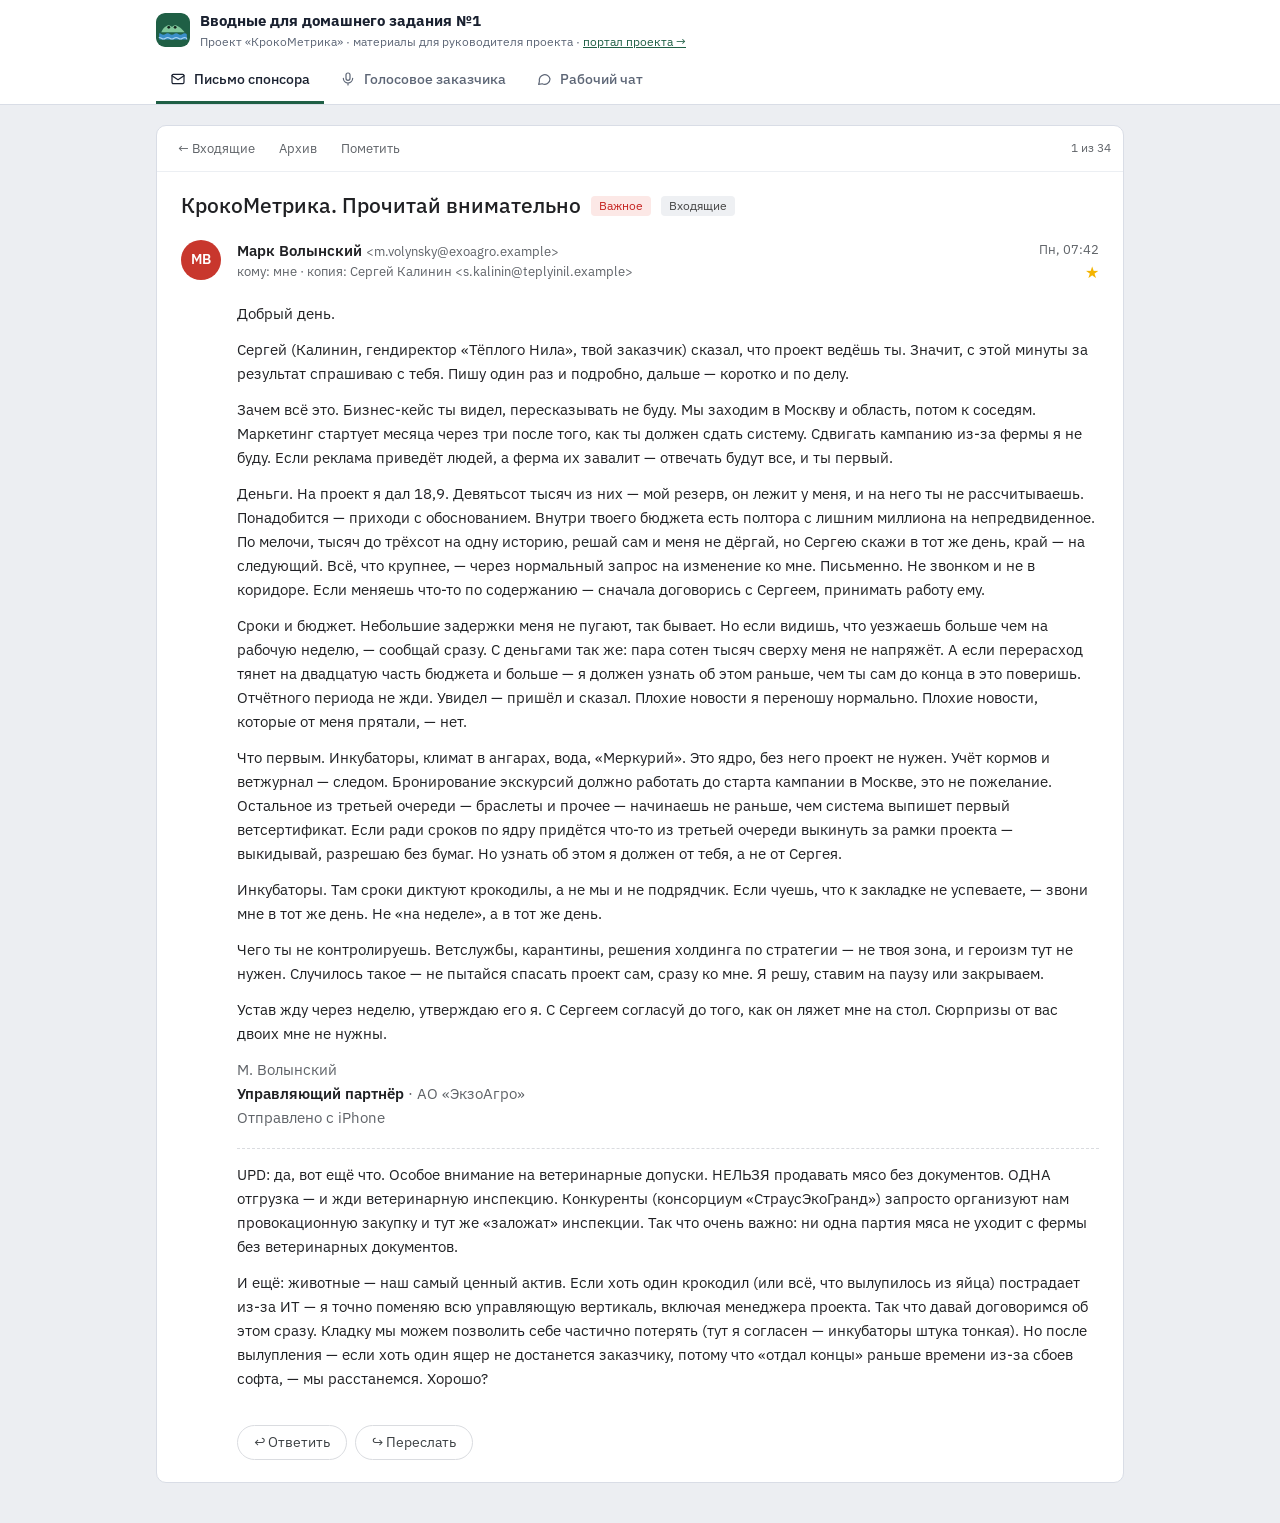
==== hw1/index.html @ aa73b9b6 "Вводные для домашнего задания №1 Co-Authored-By: Claude Opus 5.5 <noreply@anthropic.com> Claude-Sess" ====
<!DOCTYPE html>
<html lang="ru">
<head>
<meta charset="utf-8">
<meta name="viewport" content="width=device-width,initial-scale=1,viewport-fit=cover">
<title>Вводные для домашнего задания №1 · «КрокоМетрика»</title>
<link rel="icon" href="[data-uri]">
<link rel="preconnect" href="https://fonts.googleapis.com">
<link rel="preconnect" href="https://fonts.gstatic.com" crossorigin>
<link rel="stylesheet" href="https://fonts.googleapis.com/css2?family=IBM+Plex+Sans:wght@400;500;600&family=IBM+Plex+Serif:ital,wght@0,400;1,400&display=swap">
<style>
:root{--page:#eceef2;--bar:#fff;--line:#d9dde6;--ink:#1a2130;--ink-2:#5d6676;--ink-3:#8a92a1;--acc:#1f5f45;
  --f:"IBM Plex Sans",-apple-system,"Segoe UI",Roboto,Arial,sans-serif}
*{box-sizing:border-box}
html,body{margin:0}
body{background:var(--page);color:var(--ink);font:15px/1.5 var(--f);
  padding:0 max(0px,env(safe-area-inset-right,0px)) 40px max(0px,env(safe-area-inset-left,0px))}
.top{background:var(--bar);border-bottom:1px solid var(--line);position:sticky;top:0;z-index:5}
.top-in{max-width:1000px;margin:0 auto;padding:10px 16px 0;display:flex;flex-wrap:wrap;align-items:center;gap:8px 14px}
.brand{display:flex;align-items:center;gap:10px;margin-right:auto}
.brand img{width:34px;height:34px;border-radius:9px}
.brand b{display:block;font-size:15px}.brand small{display:block;font-size:12px;color:var(--ink-2)}
.tabs{display:flex;gap:2px;width:100%;overflow-x:auto;scrollbar-width:none}
.tabs a{display:inline-flex;align-items:center;gap:8px;padding:10px 14px 11px;color:var(--ink-2);text-decoration:none;font-weight:500;font-size:14px;border-bottom:3px solid transparent;white-space:nowrap}
.tabs a:hover{color:var(--ink)}
.tabs a[aria-selected="true"]{color:var(--ink);border-bottom-color:var(--acc)}
.tabs svg{width:16px;height:16px;fill:none;stroke:currentColor;stroke-width:1.8;stroke-linecap:round;stroke-linejoin:round}
.view{max-width:1000px;margin:20px auto 0;padding:0 16px}
.view[hidden]{display:none}

/* ===== E-MAIL ===== */
.mail{background:#fff;border:1px solid var(--line);border-radius:10px;overflow:hidden;color:#202124}
.mail-tool{display:flex;align-items:center;gap:6px;padding:8px 12px;border-bottom:1px solid #eceff3;color:#5f6368;font-size:13px}
.mail-tool span.tb{padding:5px 9px;border-radius:6px}
.mail-tool .sp{margin-left:auto;font-size:12px}
.mail-subj{display:flex;align-items:center;gap:10px;flex-wrap:wrap;padding:18px 24px 6px}
.mail-subj h1{margin:0;font-size:21px;font-weight:500}
.lbl{font-size:12px;padding:1px 8px;border-radius:4px;background:#eef0f3;color:#444}
.lbl.imp{background:#fce8e6;color:#c5221f}
.mail-hd{display:grid;grid-template-columns:44px 1fr auto;gap:12px;align-items:start;padding:12px 24px 4px}
.ava{width:40px;height:40px;border-radius:50%;display:grid;place-items:center;color:#fff;font-weight:600;font-size:14px}
.mail-from b{font-weight:600}.mail-from .addr{color:#5f6368;font-size:13px}
.mail-to{color:#5f6368;font-size:13px}
.mail-date{color:#5f6368;font-size:12.5px;white-space:nowrap;text-align:right}
.mail-date .star{display:block;color:#f4b400;font-size:16px;margin-top:2px}
.mail-body{padding:14px 24px 22px 80px;font-size:15px;line-height:1.6;white-space:normal}
.mail-body p{margin:0 0 12px}
.mail-sig{color:#5f6368;margin-top:6px}
.mail-sig b{color:#202124;font-weight:600}
.mail-upd{margin-top:18px;padding-top:14px;border-top:1px dashed #dadce0}
.mail-acts{display:flex;gap:8px;padding:0 24px 22px 80px}
.mail-acts span{border:1px solid #dadce0;border-radius:18px;padding:6px 16px;color:#3c4043;font-size:13.5px}
@media (max-width:640px){.mail-body,.mail-acts{padding-left:20px;padding-right:20px}.mail-hd{grid-template-columns:40px 1fr;padding:12px 20px 4px}.mail-date{grid-column:2;text-align:left}.mail-subj{padding:16px 20px 4px}}

/* ===== VOICE ===== */
.vc{max-width:720px;margin:0 auto}
.vc-chat{background:#cfdde9 url("data:image/svg+xml,%3Csvg xmlns='http://www.w3.org/2000/svg' width='40' height='40'%3E%3Ccircle cx='3' cy='3' r='1.2' fill='%23b7c9d8'/%3E%3C/svg%3E");border-radius:12px;padding:18px 16px;border:1px solid #bfd0de}
.vc-hd{display:flex;align-items:center;gap:10px;background:#fff;border-radius:12px 12px 0 0;padding:10px 14px;border:1px solid #d9e2ea;border-bottom:0}
.vc-hd b{display:block;font-size:15px}.vc-hd small{color:#7a8794;font-size:12.5px}
.vc-wrap{border-radius:0 0 12px 12px}
.vbub{background:#fff;border-radius:14px 14px 14px 4px;padding:10px 12px 8px;max-width:520px;box-shadow:0 1px 1px rgb(0 0 0/.08)}
.vrow{display:flex;align-items:center;gap:10px}
.vplay{width:44px;height:44px;border-radius:50%;border:0;background:#3a8fd8;display:grid;place-items:center;cursor:pointer;flex:none}
.vplay svg{width:18px;height:18px;fill:#fff}
.wave{display:flex;align-items:center;gap:2px;height:30px;flex:1;min-width:0;overflow:hidden}
.wave i{display:block;width:3px;border-radius:2px;background:#b8cde0;flex:none}
.wave i.on{background:#3a8fd8}
.vmeta{display:flex;justify-content:space-between;align-items:center;margin-top:4px;font-size:12px;color:#7a8794}
.vmeta .tr{color:#3a8fd8;font-weight:500}
.vtr{margin-top:10px;padding-top:10px;border-top:1px solid #eef2f5}
.vtr .note{font-size:12px;color:#7a8794;margin-bottom:8px;display:flex;align-items:center;gap:6px}
.vtr p{margin:0 0 10px;font-size:15px;line-height:1.6}
.vtr p .ts{display:inline-block;min-width:40px;color:#3a8fd8;font-size:12px;font-variant-numeric:tabular-nums;font-weight:500;margin-right:4px}
.vtime{text-align:right;font-size:12px;color:#7a8794;margin-top:4px}

/* ===== CHAT ===== */
.tg{max-width:760px;margin:0 auto;border-radius:12px;overflow:hidden;border:1px solid #bfd0de}
.tg-hd{display:flex;align-items:center;gap:10px;background:#fff;padding:10px 14px;border-bottom:1px solid #e4e9ee}
.tg-hd .gava{width:40px;height:40px;border-radius:50%;background:linear-gradient(135deg,#2e9e5b,#1f5f45);display:grid;place-items:center;color:#fff;font-weight:600}
.tg-hd b{display:block}.tg-hd small{color:#7a8794;font-size:12.5px}
.tg-body{background:#cfdde9 url("data:image/svg+xml,%3Csvg xmlns='http://www.w3.org/2000/svg' width='40' height='40'%3E%3Ccircle cx='3' cy='3' r='1.2' fill='%23b7c9d8'/%3E%3C/svg%3E");padding:12px 12px 18px;display:flex;flex-direction:column;gap:3px}
.sys{align-self:center;background:rgb(70 100 130/.35);color:#fff;font-size:12.5px;padding:3px 10px;border-radius:12px;margin:8px 0}
.m{display:flex;align-items:flex-end;gap:8px;max-width:86%}
.m.cont{margin-left:42px}
.m .ma{width:34px;height:34px;border-radius:50%;display:grid;place-items:center;color:#fff;font-size:12px;font-weight:600;flex:none}
.m.cont .ma{display:none}
.b{background:#fff;border-radius:14px 14px 14px 4px;padding:6px 10px 5px;box-shadow:0 1px 1px rgb(0 0 0/.08);font-size:14.5px;line-height:1.45;min-width:80px}
.m.cont .b{border-radius:14px}
.b .nm{font-weight:600;font-size:13px;margin-bottom:1px}
.b .nm small{font-weight:400;color:#8a97a5;margin-left:4px;font-size:12px}
.b .tx{white-space:pre-wrap;word-wrap:break-word}
.b .tm{float:right;margin:6px 0 -2px 10px;font-size:11.5px;color:#8a97a5}
.b .rp{border-left:3px solid #3a8fd8;padding:1px 0 1px 7px;margin:2px 0 4px;font-size:13px;color:#4a5866;background:#f2f7fb;border-radius:0 4px 4px 0}
.b .rp b{display:block;color:#3a8fd8;font-size:12.5px}
.m.out{align-self:flex-end;flex-direction:row-reverse}
.m.out .ma{display:none}
.m.out .b{background:#effdde;border-radius:14px 14px 4px 14px}
.m.out .tm{color:#5fa35f}
.react{display:inline-block;margin-top:3px;font-size:12px;background:#e8f1f8;border-radius:10px;padding:0 7px;color:#3a6d96}
.gap{height:8px}
@media (max-width:640px){.m{max-width:94%}.view{padding:0 8px}}
</style>
</head>
<body>
<header class="top">
  <div class="top-in">
    <div class="brand"><img src="[data-uri]" alt=""><span><b>Вводные для домашнего задания №1</b><small>Проект «КрокоМетрика» · материалы для руководителя проекта · <a href="../" style="color:var(--acc)">портал проекта →</a></small></span></div>
    <nav class="tabs" role="tablist" aria-label="Материалы">
      <a href="#letter" role="tab" data-v="letter"><svg viewBox="0 0 24 24"><rect x="3" y="5" width="18" height="14" rx="2"/><path d="m3 7 9 6 9-6"/></svg>Письмо спонсора</a>
      <a href="#voice" role="tab" data-v="voice"><svg viewBox="0 0 24 24"><rect x="9" y="3" width="6" height="11" rx="3"/><path d="M5 11a7 7 0 0 0 14 0M12 18v3"/></svg>Голосовое заказчика</a>
      <a href="#chat" role="tab" data-v="chat"><svg viewBox="0 0 24 24"><path d="M21 12a8 8 0 0 1-11.6 7.1L4 20l1.1-4.6A8 8 0 1 1 21 12z"/></svg>Рабочий чат</a>
    </nav>
  </div>
</header>

<!-- ============ ПИСЬМО ============ -->
<main class="view" id="v-letter" role="tabpanel" hidden>
  <article class="mail">
    <div class="mail-tool"><span class="tb">← Входящие</span><span class="tb">Архив</span><span class="tb">Пометить</span><span class="sp">1 из 34</span></div>
    <div class="mail-subj"><h1>КрокоМетрика. Прочитай внимательно</h1><span class="lbl imp">Важное</span><span class="lbl">Входящие</span></div>
    <div class="mail-hd">
      <div class="ava" style="background:#c8372d">МВ</div>
      <div>
        <div class="mail-from"><b>Марк Волынский</b> <span class="addr">&lt;m.volynsky@exoagro.example&gt;</span></div>
        <div class="mail-to">кому: мне · копия: Сергей Калинин &lt;s.kalinin@teplyinil.example&gt;</div>
      </div>
      <div class="mail-date">Пн, 07:42<span class="star">★</span></div>
    </div>
    <div class="mail-body">
      <p>Добрый день.</p>
      <p>Сергей (Калинин, гендиректор «Тёплого Нила», твой заказчик) сказал, что проект ведёшь ты. Значит, с этой минуты за результат спрашиваю с тебя. Пишу один раз и подробно, дальше — коротко и по делу.</p>
      <p>Зачем всё это. Бизнес-кейс ты видел, пересказывать не буду. Мы заходим в Москву и область, потом к соседям. Маркетинг стартует месяца через три после того, как ты должен сдать систему. Сдвигать кампанию из-за фермы я не буду. Если реклама приведёт людей, а ферма их завалит — отвечать будут все, и ты первый.</p>
      <p>Деньги. На проект я дал 18,9. Девятьсот тысяч из них — мой резерв, он лежит у меня, и на него ты не рассчитываешь. Понадобится — приходи с обоснованием. Внутри твоего бюджета есть полтора с лишним миллиона на непредвиденное. По мелочи, тысяч до трёхсот на одну историю, решай сам и меня не дёргай, но Сергею скажи в тот же день, край — на следующий. Всё, что крупнее, — через нормальный запрос на изменение ко мне. Письменно. Не звонком и не в коридоре. Если меняешь что-то по содержанию — сначала договорись с Сергеем, принимать работу ему.</p>
      <p>Сроки и бюджет. Небольшие задержки меня не пугают, так бывает. Но если видишь, что уезжаешь больше чем на рабочую неделю, — сообщай сразу. С деньгами так же: пара сотен тысяч сверху меня не напряжёт. А если перерасход тянет на двадцатую часть бюджета и больше — я должен узнать об этом раньше, чем ты сам до конца в это поверишь. Отчётного периода не жди. Увидел — пришёл и сказал. Плохие новости я переношу нормально. Плохие новости, которые от меня прятали, — нет.</p>
      <p>Что первым. Инкубаторы, климат в ангарах, вода, «Меркурий». Это ядро, без него проект не нужен. Учёт кормов и ветжурнал — следом. Бронирование экскурсий должно работать до старта кампании в Москве, это не пожелание. Остальное из третьей очереди — браслеты и прочее — начинаешь не раньше, чем система выпишет первый ветсертификат. Если ради сроков по ядру придётся что-то из третьей очереди выкинуть за рамки проекта — выкидывай, разрешаю без бумаг. Но узнать об этом я должен от тебя, а не от Сергея.</p>
      <p>Инкубаторы. Там сроки диктуют крокодилы, а не мы и не подрядчик. Если чуешь, что к закладке не успеваете, — звони мне в тот же день. Не «на неделе», а в тот же день.</p>
      <p>Чего ты не контролируешь. Ветслужбы, карантины, решения холдинга по стратегии — не твоя зона, и героизм тут не нужен. Случилось такое — не пытайся спасать проект сам, сразу ко мне. Я решу, ставим на паузу или закрываем.</p>
      <p>Устав жду через неделю, утверждаю его я. С Сергеем согласуй до того, как он ляжет мне на стол. Сюрпризы от вас двоих мне не нужны.</p>
      <div class="mail-sig">М. Волынский<br><b>Управляющий партнёр</b> · АО «ЭкзоАгро»<br>Отправлено с iPhone</div>
      <div class="mail-upd">
        <p>UPD: да, вот ещё что. Особое внимание на ветеринарные допуски. НЕЛЬЗЯ продавать мясо без документов. ОДНА отгрузка — и жди ветеринарную инспекцию. Конкуренты (консорциум «СтраусЭкоГранд») запросто организуют нам провокационную закупку и тут же «заложат» инспекции. Так что очень важно: ни одна партия мяса не уходит с фермы без ветеринарных документов.</p>
        <p>И ещё: животные — наш самый ценный актив. Если хоть один крокодил (или всё, что вылупилось из яйца) пострадает из-за ИТ — я точно поменяю всю управляющую вертикаль, включая менеджера проекта. Так что давай договоримся об этом сразу. Кладку мы можем позволить себе частично потерять (тут я согласен — инкубаторы штука тонкая). Но после вылупления — если хоть один ящер не достанется заказчику, потому что «отдал концы» раньше времени из-за сбоев софта, — мы расстанемся. Хорошо?</p>
      </div>
    </div>
    <div class="mail-acts"><span>↩ Ответить</span><span>↪ Переслать</span></div>
  </article>
</main>

<!-- ============ ГОЛОСОВОЕ ============ -->
<main class="view" id="v-voice" role="tabpanel" hidden>
  <div class="vc">
    <div class="vc-hd"><div class="ava" style="background:linear-gradient(135deg,#e0a106,#2e9e5b)">СК</div><div><b>Сергей Калинин</b><small>был(а) недавно</small></div></div>
    <div class="vc-chat vc-wrap">
      <div class="vbub">
        <div class="vrow">
          <button class="vplay" type="button" id="vplay" aria-label="Воспроизвести"><svg viewBox="0 0 24 24" id="vicon"><path d="M8 5v14l11-7z"/></svg></button>
          <div class="wave" id="wave" aria-hidden="true"></div>
        </div>
        <div class="vmeta"><span id="vdur">6:55</span><span class="tr">Расшифровка ▾</span></div>
        <div class="vtr">
          <div class="note">✦ Расшифровано автоматически, возможны неточности</div>
          <div id="vtext"></div>
        </div>
        <div class="vtime">Вс, 18:47</div>
      </div>
    </div>
  </div>
</main>

<!-- ============ ЧАТ ============ -->
<main class="view" id="v-chat" role="tabpanel" hidden>
  <div class="tg">
    <div class="tg-hd"><div class="gava">КМ</div><div><b>КрокоМетрика · старт</b><small>8 участников</small></div></div>
    <div class="tg-body" id="chatlog"></div>
  </div>
</main>

<script>
/* ---------- голосовое ---------- */
const VOICE=[
['0:00','Алло… а, это голосовое, да. Привет! Это Сергей, Сергей Калинин. Слушай, извини, что голосом, я сейчас еду из района, там… ну неважно, потом расскажу.'],
['0:14','Значит, по проекту. Я очень рад, что ты с нами, правда. Марк тебе, наверное, уже написал — Марк Волынский, это наш управляющий партнёр в холдинге, он проект и финансирует. Он… ну, он умеет писать, да. Ты не пугайся, он по делу. Деньги, сроки — это он, это его. А я хотел рассказать, что ферме нужно, как я это вижу.'],
['0:41','Смотри. Я вот иногда представляю: приезжает группа туристов, и на большом экране видно, что в инкубаторе… в реальном времени, понимаешь, температура, всё… и тут вылупляется крокодильчик. Ну это я забегаю, это потом. Это не сейчас.'],
['1:02','Так. Инкубаторы. Это самое… это прям самое главное. Двенадцать шкафов. Там от температуры зависит, кто вылупится, мальчик или девочка, и вообще — здоровый или нет. Десятые доли градуса, представляешь? А у нас контроллеры старые, они полградуса туда-сюда гуляют. И мы каждый сезон… ну, теряем. Выход у нас процентов семьдесят, а хочется хотя бы восемьдесят. Восемьдесят пять — вообще было бы чудесно. И знаешь, чего я больше всего боюсь? Чтобы мы из-за системы кладку потеряли. Ни одной не хочу потерять, правда. Это для меня… ну, ты понимаешь. Закладка где-то в конце февраля, точнее у Пети спроси — у Гончарова, Пётр Гончаров, наш главный зоотехник, он за инкубаторную отвечает, — он по дням знает, я… я всегда путаю.'],
['2:03','Ангары. Их три. Мне важно, чтобы ночью, если котёл встал… У нас был случай, давно, Николай расскажет — Николай Ершов, наш главный инженер, на нём котлы, насосы, всё железо, — я не люблю вспоминать. Дежурный должен узнать сразу, а не утром. И мороз — чтобы система как-то заранее… прогревала, что ли, видела прогноз. И бассейны, восемь штук. Там аммиак, pH, фильтры. Фильтры и насосы очень дорогие, хочется, чтобы она сама подсказывала, когда чистить, а не когда уже, ну…'],
['2:47','Ой, «Меркурий» забыл. Это важно. Без него мясо в рестораны не продашь, сертификаты эти… Это всё через Тимура — Тимур Ахмедов, наш главный ветврач, — у него подпись, он там… он сам расскажет, он лучше знает.'],
['3:06','Что ещё… Учёт кормов. Нам отходы с птицефабрик возят, и кормления надо планировать, сейчас это всё в тетрадке у Пети. Только не надо большую ERP, пожалуйста, бухгалтерия пусть в 1С остаётся. Ольга… Ольга Лаптева, наш главный бухгалтер… она не переживёт ещё одну программу. Ветжурнал Тимуру, на планшете, чтобы истории болезней, прививки… И камеры над вольерами — смотреть, как растут, и если дерутся. Это вот всё… вторая очередь, наверное. Да, вторая.'],
['3:48','И туризм. Простенькое бронирование на сайте, билеты. Алина — Алина Сорокина, она у нас продажами занимается, и рестораны, и экскурсии, — так вот, она по выходным с телефона не слезает, мне её жалко, честно. Только без CRM, без приложений для туристов, это потом как-нибудь.'],
['4:12','Браслеты для ребят, с кнопкой SOS. Марк сказал — это в последнюю очередь, ну… наверное, он прав, ребята по двое ходят. Хотя я бы… ладно. Это ты сам посмотри.'],
['4:29','Чего не делаем — я списочек… сейчас. Котлы, насосы, шкафы не меняем, подключаемся к тому, что есть. Кожу на экспорт, всякие эти CITES — не сейчас. Регистрацию в ветеринарной системе Тимур сам делает, это не проект. И после того как сдадут — сопровождение потом отдельно, с подрядчиком договоримся. Подрядчик — «Агросенсор», они тебе своё предложение пришлют, там Артём Березин, технический руководитель, толковый парень.'],
['5:12','Как я буду принимать… Я бы хотел, чтобы система недели две поработала у нас по-настоящему. И чтобы за эти две недели ни Тимур, ни Петя не вернулись к бумажкам. Вот если не вернулись — значит, работает, значит, подписываю. Инкубаторы отдельно, вместе с Петей. Без Пети не подпишу, он за них отвечает, я его подставлять не буду. И чтобы научили людей — Тимура, Петю, Алину. Им каждый день в этом работать, мне важно, чтобы им было удобно, а не… а не наоборот.'],
['6:04','И… да, у Марка кампания в Москве. Я очень не хочу его подвести. Так что, наверное, затягивать нам нельзя. Ты, если что, приходи ко мне сначала, ладно? Вместе подумаем, как ему сказать.'],
['6:26','Всё. Ну, вроде всё. Если что-то забыл, я тебе ещё запишу. Приеду — чаю попьём, поговорим нормально. Давай, спасибо тебе!']];
const esc=s=>s.replace(/[&<>]/g,c=>({'&':'&amp;','<':'&lt;','>':'&gt;'}[c]));
document.getElementById('vtext').innerHTML=VOICE.map(([t,x])=>`<p><span class="ts">${t}</span>${esc(x)}</p>`).join('');
(()=>{const w=document.getElementById('wave');let h='';let seed=7;const rnd=()=>{seed=(seed*9301+49297)%233280;return seed/233280};
 for(let i=0;i<64;i++){const v=6+Math.round((0.35+0.65*Math.abs(Math.sin(i*0.55)))*rnd()*24);h+=`<i style="height:${v}px"></i>`}w.innerHTML=h;
 const bars=[...w.children],TOT=415;let t=0,tm=null;const dur=document.getElementById('vdur'),icon=document.getElementById('vicon');
 const fmt=s=>Math.floor(s/60)+':'+String(s%60).padStart(2,'0');
 const draw=()=>{const k=Math.round(t/TOT*bars.length);bars.forEach((b,i)=>b.classList.toggle('on',i<k));dur.textContent=t?fmt(t)+' / 6:55':'6:55'};
 document.getElementById('vplay').onclick=()=>{if(tm){clearInterval(tm);tm=null;icon.innerHTML='<path d="M8 5v14l11-7z"/>';return}
   icon.innerHTML='<path d="M7 5h4v14H7zM13 5h4v14h-4z"/>';tm=setInterval(()=>{t=Math.min(TOT,t+5);draw();if(t>=TOT){clearInterval(tm);tm=null;t=0;icon.innerHTML='<path d="M8 5v14l11-7z"/>';setTimeout(draw,600)}},100)};})();

/* ---------- чат ---------- */
const P={
 pm:{n:'Руководитель проекта',c:'#1f5f45',i:'РП'},
 al:{n:'Алина Сорокина',r:'продажи и туризм',c:'#d0462f',i:'АС'},
 ar:{n:'Артём Березин',r:'Агросенсор',c:'#d18f00',i:'АБ'},
 pe:{n:'Пётр Гончаров',r:'главный зоотехник',c:'#2f6fc4',i:'ПГ'},
 ni:{n:'Николай Ершов',r:'главный инженер',c:'#5b6b84',i:'НЕ'},
 ti:{n:'Тимур Ахмедов',r:'главный ветврач',c:'#2e9e5b',i:'ТА'},
 ol:{n:'Ольга Лаптева',r:'главный бухгалтер',c:'#6a4fc4',i:'ОЛ'}};
const CHAT=[
 ['sys','Пятница'],
 ['sys','Руководитель проекта создал(а) группу «КрокоМетрика · старт»'],
 ['pm','10:04','Коллеги, добрый день! Меня назначили руководителем проекта «КрокоМетрика». Собираю вводные для устава. Напишите, пожалуйста, что для вас критично: сроки, ограничения, чего нельзя ломать. Можно коротко, можно голосом.'],
 ['al','10:05','Ура, наконец-то!! 🎉'],
 ['al','10:05','мне главное БРОНИРОВАНИЕ до кампании в Москве'],
 ['al','10:06','Марк уже сказал что туристов будет в разы больше, я и сейчас по выходным с телефона не слезаю 😩😩'],
 ['al','10:06','и рестораны! это вообще отдельная история, потом напишу'],
 ['ar','10:11','Коллеги, всем привет!! 👋 Артём, «Агросенсор», мы ваш подрядчик. Очень рады старту, проект огонь 🔥 КП вам уже прислали, если что — я на связи 24/7, всё сделаем! 💪',null,'👍 2'],
 ['pe','10:34','Добрый день. Пишу один раз, поэтому прошу прочитать внимательно.\n\n1. Закладка. По прошлым сезонам самки откладывают в конце февраля, плюс-минус три дня. В пересчёте на ваш график это Д60. Сдвинуть её нельзя. Это биология, а не совещание.\n2. Инкубаторы должны быть приняты минимум за две недели до закладки. На реальном режиме, а не на пустых шкафах.\n3. После закладки в инкубаторную не заходит никто, кроме меня. Хотите что-то докрутить — до закладки.\n4. В вольеры — только со мной или с моим замом. Вторник и пятница — кормление, в эти дни никакого монтажа.\n5. Ручное управление не трогать. Пусть висит.'],
 ['ar','10:41','Пётр, спасибо, очень чётко 👍 По п.2 — две недели до Д60 это Д50, тут будет сложно 😅 Мы реально сдаём к Д55, это прям с запасом прикинули. И то если протокол шкафов будет у нас до Д20. Испытания 72 часа на пустых шкафах — это стандарт, так все делают.',['Пётр Гончаров','2. Инкубаторы должны быть приняты минимум за две недели до закладки…']],
 ['pe','10:43','«Так все делают» — не аргумент. На пустых шкафах вы проверите шкафы, а не режим.'],
 ['ar','10:44','Понял-понял, давайте созвонимся и обсудим, найдём решение 🙏'],
 ['al','10:45','а Д55 это когда в нормальных датах?? 🙈'],
 ['ni','13:20','Про протокол шкафов. Писал производителю в октябре. Ответа нет. Котлы по Modbus — без вопросов, там всё открыто.'],
 ['pe','13:22','Значит, будем принимать впритык. Прекрасно.'],
 ['ti','14:10','Всем добрый день 🙂 По «Меркурию»: заявку на регистрацию площадки подал, обещают до конца января. Это до закладки, должны успеть.'],
 ['ti','14:11','Сразу одна важная вещь, чтобы потом не было недопонимания. Электронные сертификаты подписываю я, как уполномоченное лицо. Никаких «система сама подписала». Каждая операция должна быть видна в журнале — спросят с меня.',null,'👍 3'],
 ['ar','14:13','Тимур, конечно!! Всё будет логироваться, сделаем красиво 👌'],
 ['ti','14:20','И про планшет. В ангаре +32, влажность под 80, мы в перчатках. Если там будут мелкие кнопки — пользоваться не смогу, честно предупреждаю 🙂 По времени: 4 часа в неделю — мой максимум. В сезон закладки меньше, не обижайтесь.'],
 ['al','14:22','Тимур 😂👍'],
 ['al','14:25','так, рестораны. три письма о намерениях, в сумме 3,5 т в год. ещё двое думают, но там почти точно!!'],
 ['al','14:25','шеф из одного спрашивает можно ли хвосты отдельно продавать 🐊'],
 ['al','14:26','это не к проекту наверное, но просто чтоб вы знали'],
 ['ol','15:48','Уважаемые коллеги.\n\n1. Смета подрядчика — 16,4 млн руб. Холдинг выделил 18,9 млн руб. Прошу пояснить разницу. Если это резервы, прошу указать, какие, кто ими распоряжается и на каком основании.\n2. Управленческий резерв, насколько я поняла из письма М. Волынского, ферме не передаётся. Прошу подтвердить.\n3. Акты по этапам прошу заводить в 1С в день подписания, а не в конце квартала.'],
 ['ar','15:52','Ольга, по актам — конечно! Пришлём всё в лучшем виде 🙏'],
 ['ol','15:53','Артём, вопрос 1 был адресован руководителю проекта.',['Артём Березин','Ольга, по актам — конечно! Пришлём всё в лучшем виде 🙏']],
 ['ni','17:35','Про связь. Оптика у нас одна, линия идёт вдоль дороги. Два года назад её порвал грейдер, сутки сидели без интернета. 4G на ферме ловит плохо, нужна внешняя антенна.'],
 ['ni','17:37','И для истории, раз уж собираете. За восемь лет была одна серьёзная авария. Ночью встал котёл во втором ангаре, к утру потеряли 14 голов. С тех пор обход каждые три часа. Пишу как есть.'],
 ['pe','17:40','Кстати, кто опять оставил дверь во второй ангар открытой? Не буду показывать пальцем. Но это был не я.'],
 ['al','17:41','это туристы!!! я им говорила 😤'],
 ['al','17:41','и дорогу опять замело, в субботу еле довезли группу. может это тоже в проект? 🙈'],
 ['pe','18:02','По браслетам. Слышал, что они «по остаточному принципу». Мы ходим по двое, но в прошлом месяце Денис поскользнулся у бортика во втором вольере. Хорошо, что напарник был рядом. Я бы не стал это откладывать. Решайте сами, но я предупредил.'],
 ['ti','18:15','И ещё, на всякий случай. В соседнем районе в ноябре был карантин по птице. Если у нас введут что-то подобное, на ферму никого не пустят — ни подрядчиков, ни покупателей. Тогда проект просто встанет. Надеюсь, не понадобится 🤞'],
 ['ar','18:17','Тьфу-тьфу-тьфу 🙏🙏'],
 ['pm','18:30','Спасибо, коллеги, всё забрал. Про приёмку инкубаторов уточню у Сергея.'],
 ['pe','18:31','Уточни. Только без меня не подписывайте.',['Руководитель проекта','Спасибо, коллеги, всё забрал. Про приёмку инкубаторов уточню у Сергея.']]];
(()=>{let h='',prev=null;
 for(const r of CHAT){
  if(r[0]==='sys'){h+=`<div class="sys">${esc(r[1])}</div>`;prev=null;continue}
  const [k,t,x,rp,re]=r,p=P[k],out=k==='pm',cont=prev===k;
  h+=`${!cont&&prev?'<div class="gap"></div>':''}<div class="m${out?' out':''}${cont&&!out?' cont':''}">`+
     `<div class="ma" style="background:${p.c}">${p.i}</div><div class="b">`+
     `${!cont&&!out?`<div class="nm" style="color:${p.c}">${p.n}<small>${p.r||''}</small></div>`:''}`+
     `${rp?`<div class="rp"><b>${esc(rp[0])}</b>${esc(rp[1])}</div>`:''}`+
     `<span class="tx">${esc(x)}</span><span class="tm">${t}${out?' ✓✓':''}</span>`+
     `${re?`<div><span class="react">${re}</span></div>`:''}</div></div>`;
  prev=k;}
 document.getElementById("chatlog").innerHTML=h;})();

/* ---------- вкладки ---------- */
(()=>{const V=['letter','voice','chat'];
 const show=()=>{let v=location.hash.slice(1);if(!V.includes(v))v='letter';
   V.forEach(k=>{document.getElementById('v-'+k).hidden=k!==v;document.querySelector(`.tabs a[data-v="${k}"]`).setAttribute('aria-selected',k===v)});
   scrollTo(0,0)};
 addEventListener('hashchange',show);show();})();
</script>
</body>
</html>
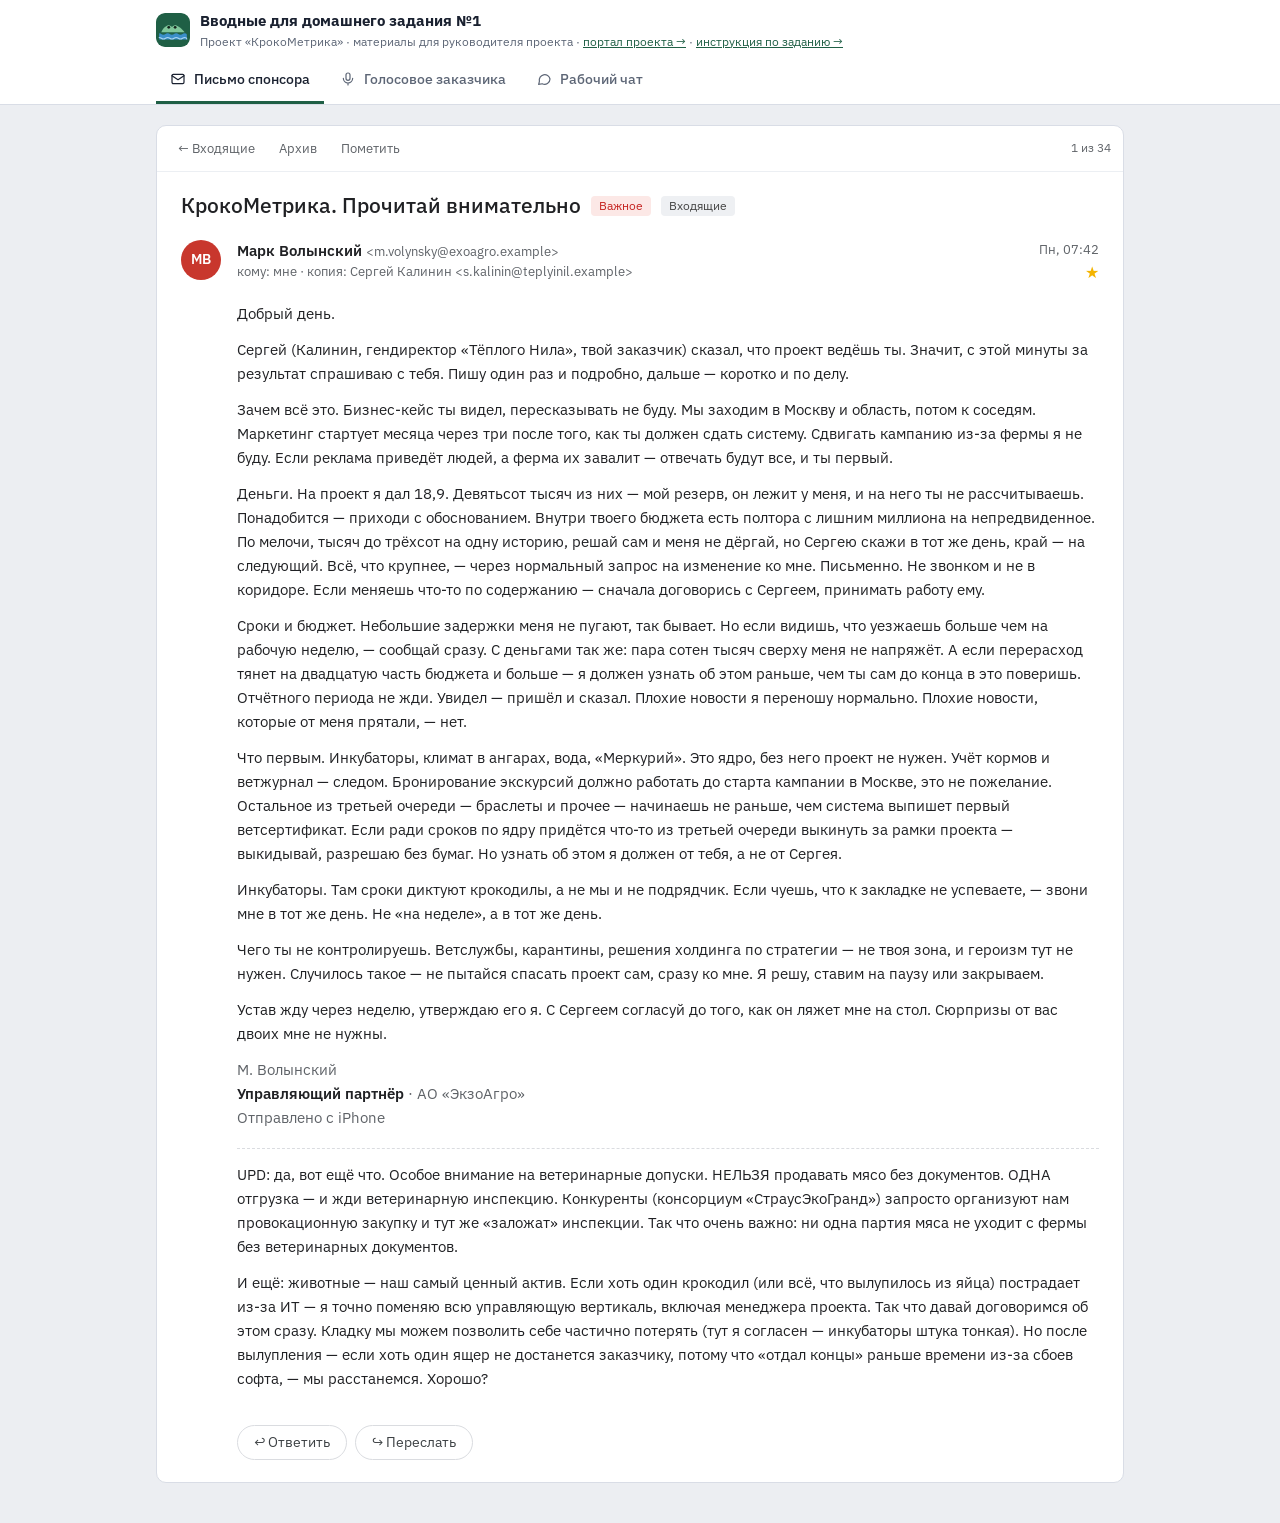
==== commit e5e95072: "ДЗ №1: инструкция для студентов и шаблон устава Общие стили устава (css/charter.css) и логотип (img/" ====
--- a/hw1/index.html
+++ b/hw1/index.html
@@ -104,7 +104,7 @@
 <body>
 <header class="top">
   <div class="top-in">
-    <div class="brand"><img src="[data-uri]" alt=""><span><b>Вводные для домашнего задания №1</b><small>Проект «КрокоМетрика» · материалы для руководителя проекта · <a href="../" style="color:var(--acc)">портал проекта →</a></small></span></div>
+    <div class="brand"><img src="[data-uri]" alt=""><span><b>Вводные для домашнего задания №1</b><small>Проект «КрокоМетрика» · материалы для руководителя проекта · <a href="../" style="color:var(--acc)">портал проекта →</a> · <a href="guide/" style="color:var(--acc)">инструкция по заданию →</a></small></span></div>
     <nav class="tabs" role="tablist" aria-label="Материалы">
       <a href="#letter" role="tab" data-v="letter"><svg viewBox="0 0 24 24"><rect x="3" y="5" width="18" height="14" rx="2"/><path d="m3 7 9 6 9-6"/></svg>Письмо спонсора</a>
       <a href="#voice" role="tab" data-v="voice"><svg viewBox="0 0 24 24"><rect x="9" y="3" width="6" height="11" rx="3"/><path d="M5 11a7 7 0 0 0 14 0M12 18v3"/></svg>Голосовое заказчика</a>
